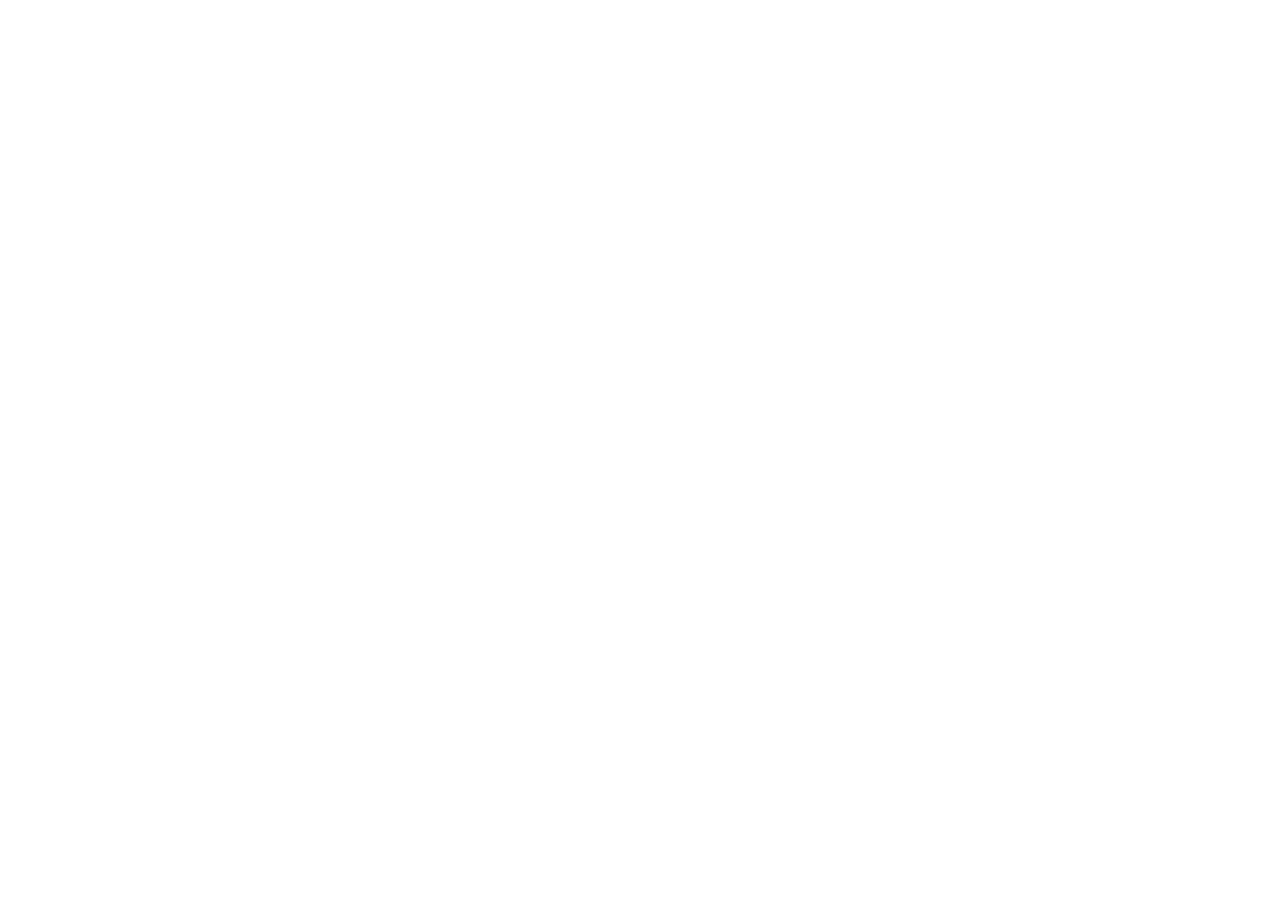
==== CV_RIVERO_ALEXANDER.html @ c154fe5a "HTML VACIO" ====
<!DOCTYPE html>
<html lang="en">
<head>
    <meta charset="UTF-8">
    <meta http-equiv="X-UA-Compatible" content="IE=edge">
    <meta name="viewport" content="width=device-width, initial-scale=1.0">
    <title>CV Alexander Rivero</title>
</head>
<body>
    
</body>
</html>
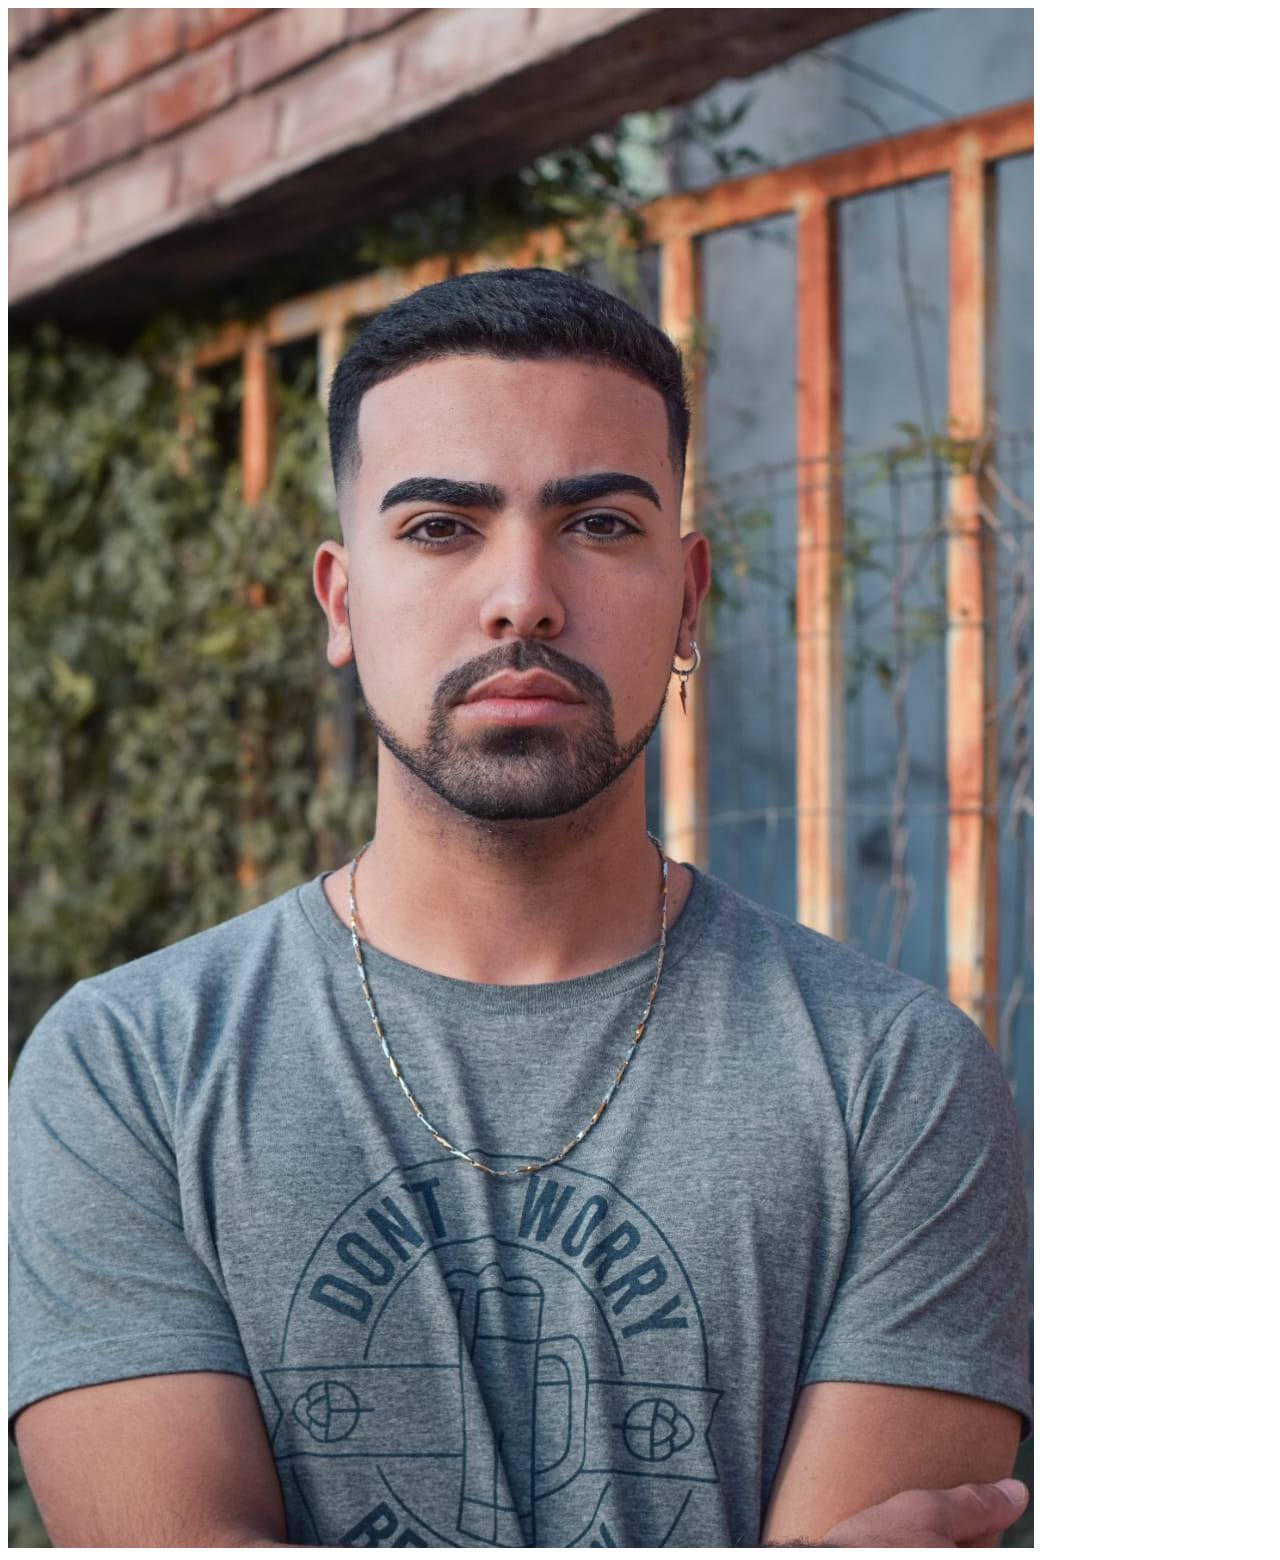
==== commit f42570c8: "Se agrega la foto en HTML" ====
--- a/CV_RIVERO_ALEXANDER.html
+++ b/CV_RIVERO_ALEXANDER.html
@@ -7,6 +7,6 @@
     <title>CV Alexander Rivero</title>
 </head>
 <body>
-    
+    <img src="mi foto.jpeg">
 </body>
 </html>
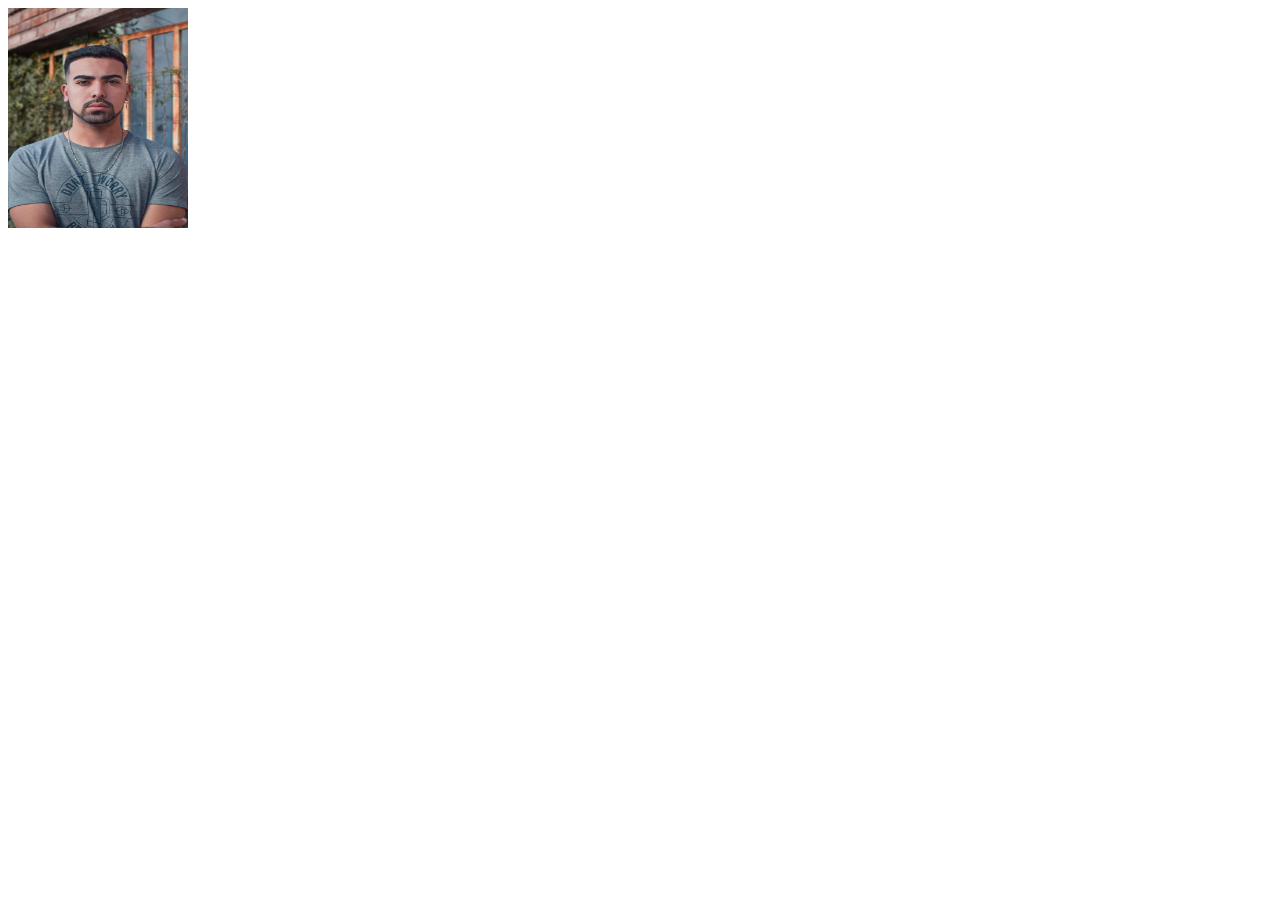
==== commit 316ac961: "Se acomoda la foto en la página" ====
--- a/CV_RIVERO_ALEXANDER.html
+++ b/CV_RIVERO_ALEXANDER.html
@@ -7,6 +7,6 @@
     <title>CV Alexander Rivero</title>
 </head>
 <body>
-    <img src="mi foto.jpeg">
+    <img src="mi foto.jpeg" aling="left" width="180" height="220">
 </body>
 </html>
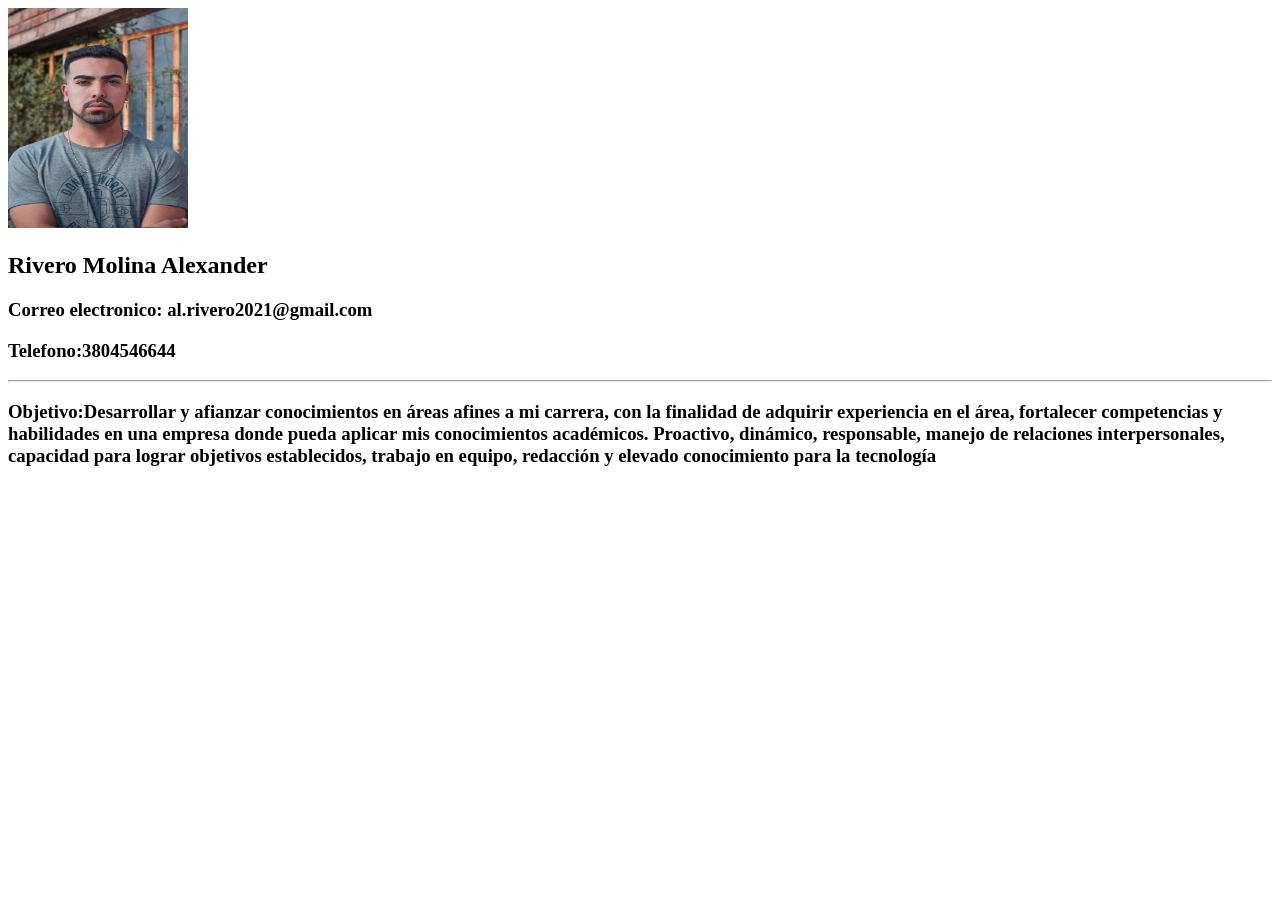
==== commit 0ff8bb14: "Se agregaron: -Datos de contacto. -Objetivo." ====
--- a/CV_RIVERO_ALEXANDER.html
+++ b/CV_RIVERO_ALEXANDER.html
@@ -8,5 +8,11 @@
 </head>
 <body>
     <img src="mi foto.jpeg" aling="left" width="180" height="220">
+    <h2 aling="rigth">Rivero Molina Alexander</h2>
+    <h3 aling="rigth">Correo electronico: al.rivero2021@gmail.com</h3>
+    <h3 aling="rigth">Telefono:3804546644</h3>
+    <hr>
+    <h3 aling="rigth">Objetivo:Desarrollar y afianzar conocimientos en áreas afines a mi carrera, con la finalidad de adquirir experiencia en el área, fortalecer competencias y habilidades en una empresa donde pueda aplicar mis conocimientos académicos.
+        Proactivo, dinámico, responsable, manejo de relaciones interpersonales, capacidad para lograr objetivos establecidos, trabajo en equipo, redacción y elevado conocimiento para la tecnología</h3>
 </body>
 </html>
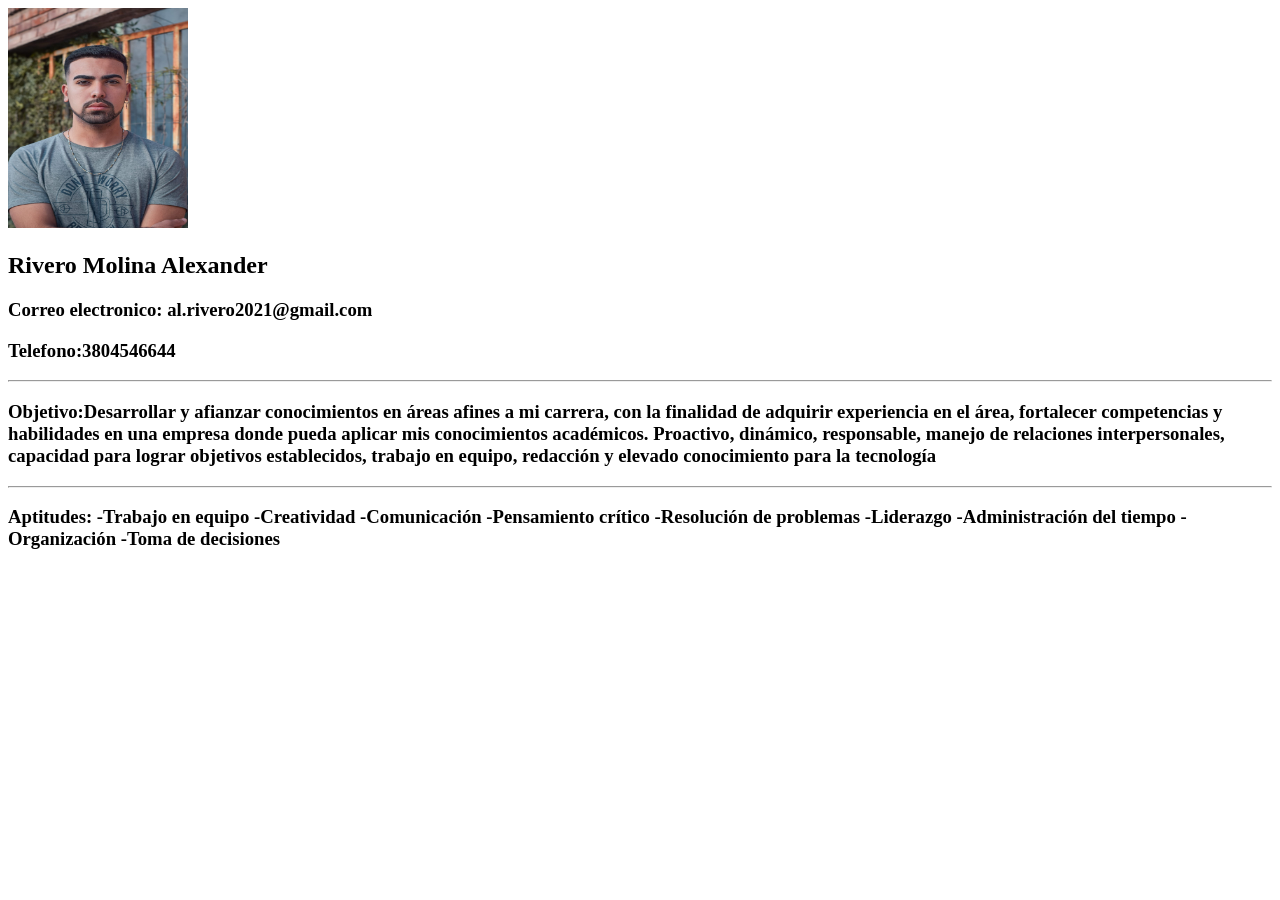
==== commit 3db59a93: "Se agregan Aptitudes" ====
--- a/CV_RIVERO_ALEXANDER.html
+++ b/CV_RIVERO_ALEXANDER.html
@@ -13,6 +13,20 @@
     <h3 aling="rigth">Telefono:3804546644</h3>
     <hr>
     <h3 aling="rigth">Objetivo:Desarrollar y afianzar conocimientos en áreas afines a mi carrera, con la finalidad de adquirir experiencia en el área, fortalecer competencias y habilidades en una empresa donde pueda aplicar mis conocimientos académicos.
-        Proactivo, dinámico, responsable, manejo de relaciones interpersonales, capacidad para lograr objetivos establecidos, trabajo en equipo, redacción y elevado conocimiento para la tecnología</h3>
+        Proactivo, dinámico, responsable, manejo de relaciones interpersonales, capacidad para lograr objetivos establecidos, trabajo en equipo, redacción y elevado conocimiento para la tecnología
+    </h3>
+    <hr>
+    <h3 aling="rigth">Aptitudes:
+        -Trabajo en equipo
+        -Creatividad
+        -Comunicación
+        -Pensamiento crítico
+        -Resolución de problemas
+        -Liderazgo
+        -Administración del tiempo
+        -Organización
+        -Toma de decisiones
+     </h3>
+    
 </body>
 </html>
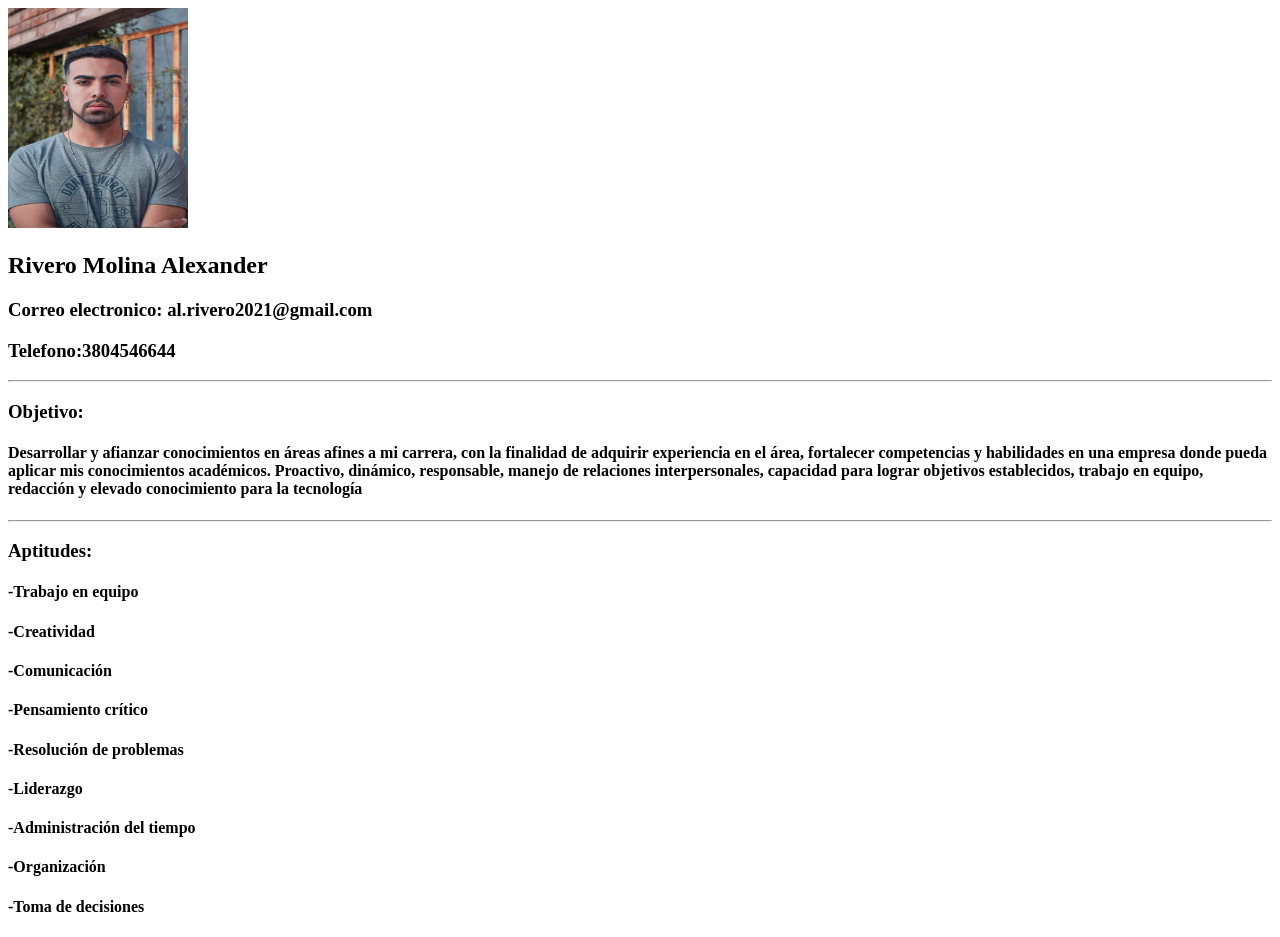
==== commit 284ad6a6: "Organizacion y redistribucion de la pagina" ====
--- a/CV_RIVERO_ALEXANDER.html
+++ b/CV_RIVERO_ALEXANDER.html
@@ -12,20 +12,22 @@
     <h3 aling="rigth">Correo electronico: al.rivero2021@gmail.com</h3>
     <h3 aling="rigth">Telefono:3804546644</h3>
     <hr>
-    <h3 aling="rigth">Objetivo:Desarrollar y afianzar conocimientos en áreas afines a mi carrera, con la finalidad de adquirir experiencia en el área, fortalecer competencias y habilidades en una empresa donde pueda aplicar mis conocimientos académicos.
+    <h3 aling="rigth">Objetivo:
+        <h4>Desarrollar y afianzar conocimientos en áreas afines a mi carrera, con la finalidad de adquirir experiencia en el área, fortalecer competencias y habilidades en una empresa donde pueda aplicar mis conocimientos académicos.
         Proactivo, dinámico, responsable, manejo de relaciones interpersonales, capacidad para lograr objetivos establecidos, trabajo en equipo, redacción y elevado conocimiento para la tecnología
+        </h4>
     </h3>
     <hr>
     <h3 aling="rigth">Aptitudes:
-        -Trabajo en equipo
-        -Creatividad
-        -Comunicación
-        -Pensamiento crítico
-        -Resolución de problemas
-        -Liderazgo
-        -Administración del tiempo
-        -Organización
-        -Toma de decisiones
+        <h4>-Trabajo en equipo</h4>
+        <h4>-Creatividad</h4>
+        <h4>-Comunicación</h4>
+        <h4>-Pensamiento crítico</h4>
+        <h4>-Resolución de problemas</h4>
+        <h4>-Liderazgo</h4>
+        <h4>-Administración del tiempo</h4>
+        <h4>-Organización</h4>
+        <h4>-Toma de decisiones</h4>      
      </h3>
     
 </body>
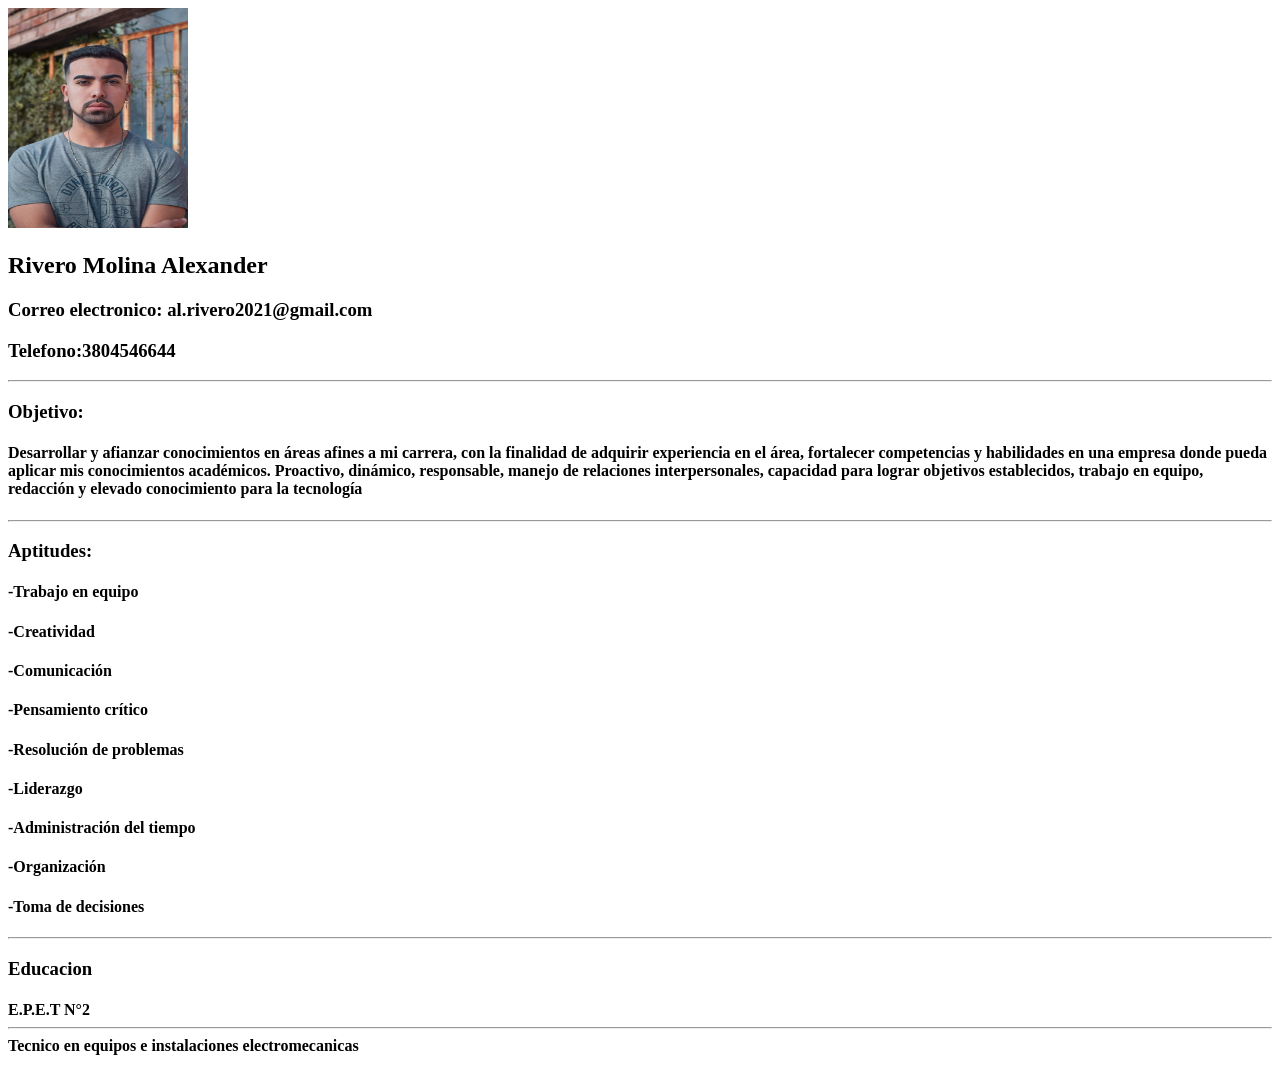
==== commit 73b9bda3: "Info academica" ====
--- a/CV_RIVERO_ALEXANDER.html
+++ b/CV_RIVERO_ALEXANDER.html
@@ -8,17 +8,17 @@
 </head>
 <body>
     <img src="mi foto.jpeg" aling="left" width="180" height="220">
-    <h2 aling="rigth">Rivero Molina Alexander</h2>
-    <h3 aling="rigth">Correo electronico: al.rivero2021@gmail.com</h3>
-    <h3 aling="rigth">Telefono:3804546644</h3>
+    <h2 aling="Center">Rivero Molina Alexander</h2>
+    <h3 aling="Center">Correo electronico: al.rivero2021@gmail.com</h3>
+    <h3 aling="Center">Telefono:3804546644</h3>
     <hr>
-    <h3 aling="rigth">Objetivo:
+    <h3 aling="Center">Objetivo:
         <h4>Desarrollar y afianzar conocimientos en áreas afines a mi carrera, con la finalidad de adquirir experiencia en el área, fortalecer competencias y habilidades en una empresa donde pueda aplicar mis conocimientos académicos.
         Proactivo, dinámico, responsable, manejo de relaciones interpersonales, capacidad para lograr objetivos establecidos, trabajo en equipo, redacción y elevado conocimiento para la tecnología
         </h4>
     </h3>
     <hr>
-    <h3 aling="rigth">Aptitudes:
+    <h3 aling="Center">Aptitudes:
         <h4>-Trabajo en equipo</h4>
         <h4>-Creatividad</h4>
         <h4>-Comunicación</h4>
@@ -29,6 +29,10 @@
         <h4>-Organización</h4>
         <h4>-Toma de decisiones</h4>      
      </h3>
+    <hr>
+    <h3 aling="Center">Educacion
+        <h4>E.P.E.T N°2 <hr> Tecnico en equipos e instalaciones electromecanicas</h4>
+    </h3>
     
 </body>
 </html>
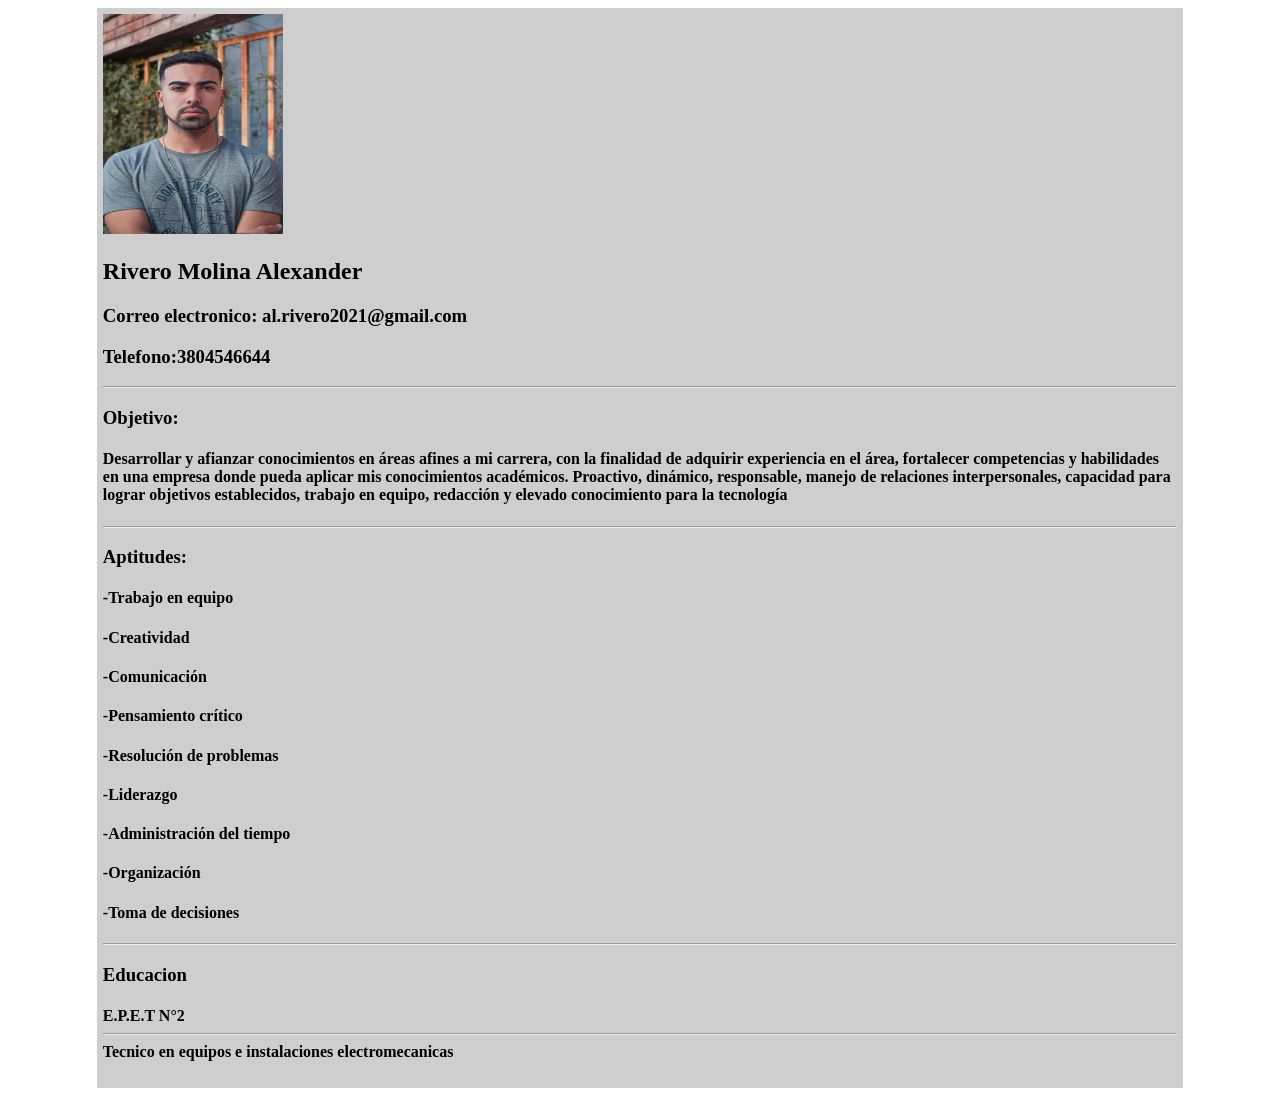
==== commit e38e15d0: "link de css en html" ====
--- a/CV_RIVERO_ALEXANDER.html
+++ b/CV_RIVERO_ALEXANDER.html
@@ -5,8 +5,10 @@
     <meta http-equiv="X-UA-Compatible" content="IE=edge">
     <meta name="viewport" content="width=device-width, initial-scale=1.0">
     <title>CV Alexander Rivero</title>
+    <link rel="stylesheet" href="Estilo.css">
 </head>
 <body>
+    <div id="principal">
     <img src="mi foto.jpeg" aling="left" width="180" height="220">
     <h2 aling="Center">Rivero Molina Alexander</h2>
     <h3 aling="Center">Correo electronico: al.rivero2021@gmail.com</h3>
@@ -33,6 +35,6 @@
     <h3 aling="Center">Educacion
         <h4>E.P.E.T N°2 <hr> Tecnico en equipos e instalaciones electromecanicas</h4>
     </h3>
-    
+</div>
 </body>
 </html>
--- a/Estilo.css
+++ b/Estilo.css
@@ -0,0 +1,7 @@
+#principal {
+    border: solid 1px #CECECE;
+    padding: 5px;
+    margin: 0 auto;
+    width: 85%;
+    background: #CECECE;
+     
